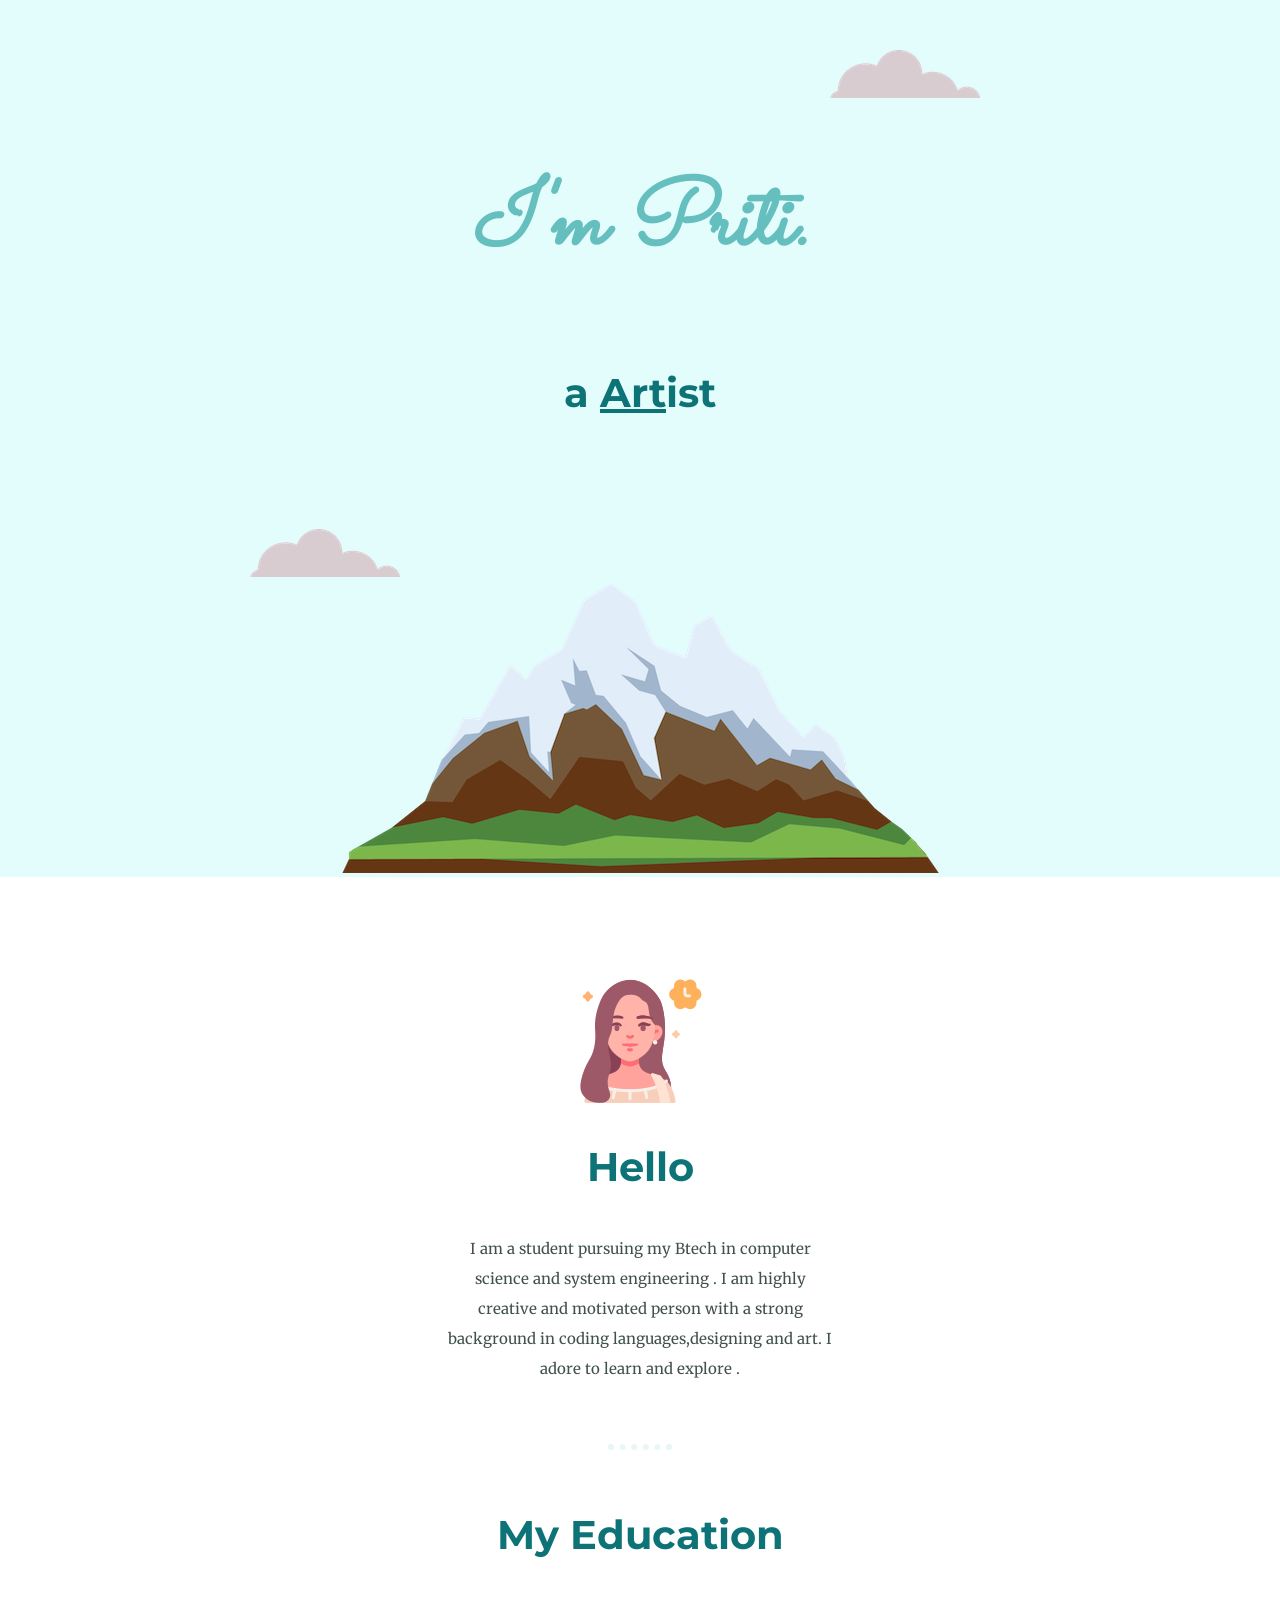
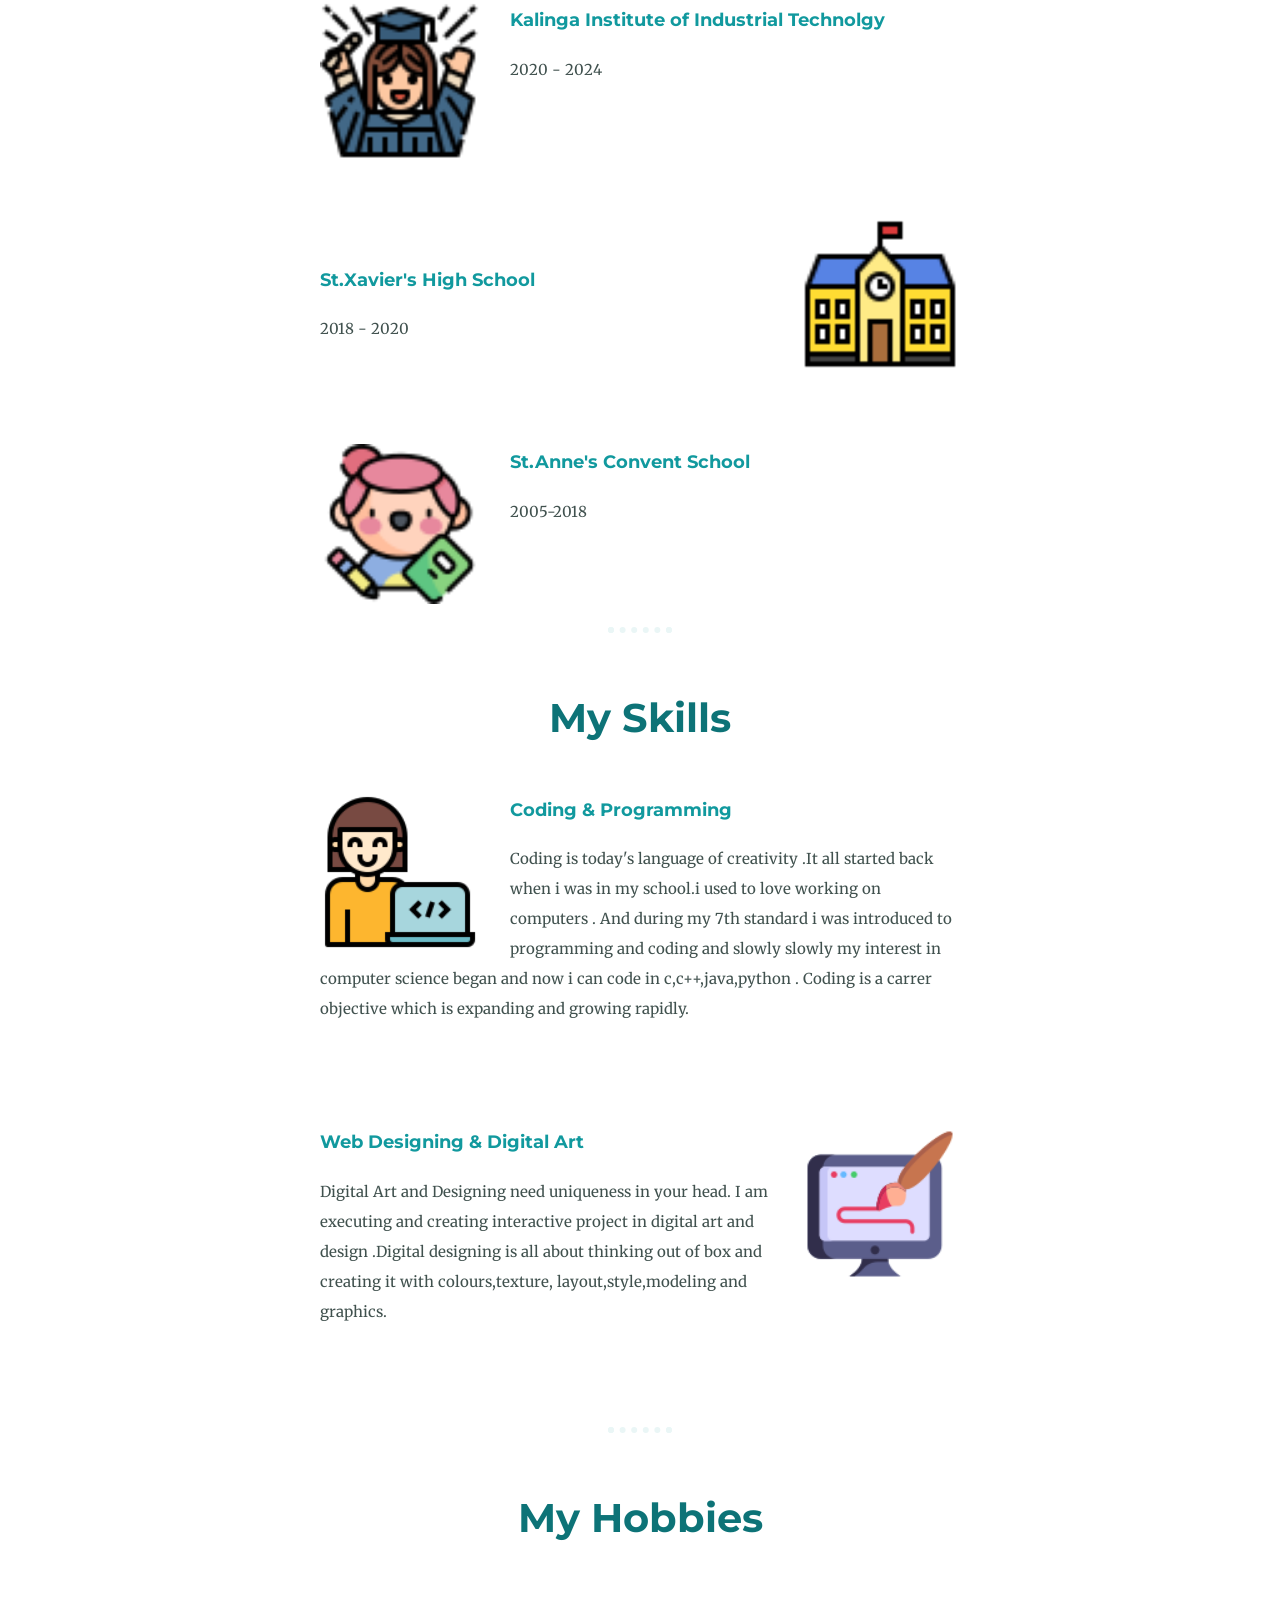
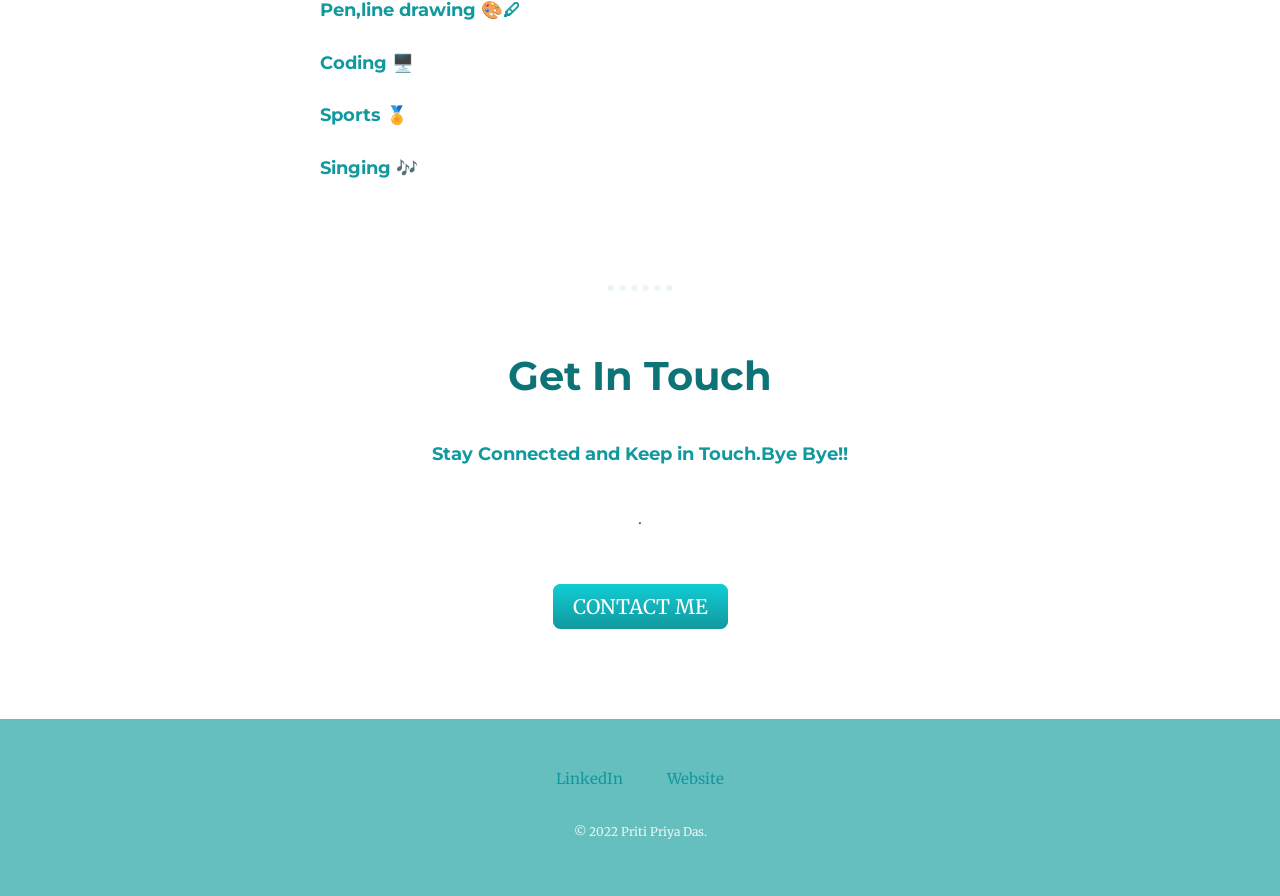
==== index.html @ 9576577d "Add initial pp1 website" ====
<!DOCTYPE html>
<html>

<head>
  <meta charset="utf-8">
  <title>Priti Priya Das</title>
  <link rel="stylesheet" href="css/styles.css">
  <link rel="icon" href="favicon.ico">
  <link rel="preconnect" href="https://fonts.googleapis.com">
  <link rel="preconnect" href="https://fonts.gstatic.com" crossorigin>
  <link href="https://fonts.googleapis.com/css2?family=Merriweather:wght@300&family=Montserrat:wght@100&family=Sacramento&display=swap" rel="stylesheet">
</head>

<body>
  <div class="top-container">
    <img class="top-cloud" src="image/cloud.png" alt="cloud-img">
    <h1><em>I'm Priti.</em></h1>
    <h2><p> a <span class="Art"> Art</span>ist</p></h2>
    <img class="bottom-cloud" src="image/cloud.png" alt="cloud-img">
    <img src="image/mountain.png" alt="mountain-img">
  </div>
  <div class="middle-container">
    <div class="profile">
      <img src="image/beauty.png" alt="">
      <h2>Hello</h2>
      <p class="intro">I am a student pursuing my Btech in computer science and system engineering . I am highly creative and motivated person with a strong background in coding languages,designing and art. I adore to learn and explore .
      </p>


    </div>
        <hr>
        <div class="Education">
          <h2>My Education</h2>
          <div class="Education-row">
            <img class="graduate" src="image/graduate.png" alt="graduate">
            <h3>Kalinga Institute of Industrial Technolgy</h3>
            <p class="code-Education-description">2020 - 2024</p>
          </div>

          &#160;
          <div class="Education-row">
          &#160;
            <img class="school" src="image/school.png" alt="school">
            <h3>St.Xavier's High School </h3>
            <p class="playing-Education-description">2018 - 2020</p>
          </div>


            <div class="Education-row">
              <img class="student" src="image/student.png" alt="student">
              <h3>St.Anne's Convent School </h3>
              <p class="code-Education-description">2005-2018</p>
        </div>
    </div>
    <hr>
    <div class="skills">
      <h2>My Skills</h2>
      <div class="skill-row">
        <img class="developer" src="image/developer.png" alt="developer">
        <h3>Coding & Programming </h3>
        <p class="code-skill-description">Coding is today's language of creativity .It all started back when i was in my school.i used to love working on computers . And during my 7th standard i was introduced to programming and coding and slowly
          slowly my interest in computer science began and now i can code in c,c++,java,python . Coding is a carrer objective which is expanding and growing rapidly.</p>
      </div>
      <div class="skill-row">
        <img class="digital-art" src="image/digital-art.png" alt="digital-art">
        <h3>Web Designing & Digital Art </h3>
        <p class="playing-skill-description">Digital Art and Designing need uniqueness in your head. I am executing and creating interactive project in digital art and design .Digital designing is all about thinking out of box and creating it
          with colours,texture, layout,style,modeling and graphics.</p>
      </div>

      <hr>
      <div class="Hobbies">
        <h2> My Hobbies</h2>
        <div class="Hobbies-row">
          <h3>Pen,line drawing 🎨🖊</h3>
          <h3>Coding 🖥️</h3>
          <h3>Sports 🏅</h3>
          <h3>Singing 🎶</h3>
        </div>
      </div>

    </div>

    <hr>
    <div class="contact-me">
      <h2>Get In Touch</h2>
      <h3>Stay Connected and Keep in Touch.Bye Bye!!</h3>
      <p class="contact-message">.</p>
      <a class="btn" href="mailto:pritipriyadas2001@email.com">CONTACT ME</a>
    </div>
  </div>

  <div class="bottom-container">
    <a class="footer-link" href="https://www.linkedin.com/in/priti-priya-das-82975a201">LinkedIn</a>
    <a class="footer-link" href="https://pritidas05.github.io/cv/">Website</a>
    <p class="copyright">© 2022 Priti Priya Das.</p>
  </div>
---- css/styles.css ----
body {
  color: #40514E;
  margin: 0;
  text-align: center;
  font-family: 'Merriweather',serif;
  font-size: 15px;
}
h1 {
  color: #66BFBF;
  font-size:5.625rem;
  margin-top: 50px auto 0 auto;
  font-weight: bold;
  font-family: 'Sacramento',cursive;

}
h2
{
  color: #0D7377;
  font-family: 'Montserrat',sans-serif;
  font-size: 2.5rem;
  font-weight: bold;
  padding-bottom: 10px;
}
h3
{
  color: #11999E;
  font-weight: bold;
  font-family: 'Montserrat',sans-serif;

}
p{
  line-height: 2;
}

hr{
  border: dotted #EAF6F6 6px;
  border-bottom: none;
  width: 4%;
  margin: 60px auto;
}
a{
  color: #11999E;
    font-family: 'Merriweather',serif;
    margin: 10px 20px;
    text-decoration: none;

}
a:hover {
  color: #EAF6F6;
}
.top-container {
  background-color: #E3FDFD;
  position: relative;
  padding-top: 100px;
}

.middle-container {
  margin: 100px 0;
}

.bottom-container {
background-color: #66BFBF;
padding: 50px 0 20px;
}

.skill-row
{
  width: 50%;
  margin: 40px auto 100px auto;/*80px auto 100px auto*/
  text-align: left;
  line-height: 2;
}
.Education-row{
  width: 50%;
  margin: 10px auto 100px auto; /*80px auto 100px auto*/
  text-align: left;
  line-height: 2;
}
.Hobbies-row{
  width: 50%;
  margin: 40px auto 100px auto;/*80px auto 100px auto*/
  text-align: left;
  line-height: 2;
}


.Art {
  text-decoration: underline;
}

.intro
{
  width: 30%;
  margin: auto;
}

.contact-message
{

  width: 40%;
  margin: 40px auto 60px;
}

.top-cloud {
  position: absolute;
  right: 300px;
  top: 50px;
}

.bottom-cloud {
  position: absolute;
  left: 250px;
  bottom: 300px;
}

.developer{
  width: 25%;
  float: left;
  margin-right:30px;
}

.digital-art{
  width: 25%;
  float: right;
  margin-left: 30px;
}
.graduate
{
  width: 25%;
  float: left;
  margin-right: 30px;
}
.school{
  width: 25%;
  float: right;
  margin-left: 30px ;
}
.student{
  width: 25%;
  float: left;
  margin-right:30px ;
}


/*.code-skill-description
{
  clear: left;
}
.playing-skill-description{
  clear: right;
}*/
.btn {
  background: #11cdd4;
  background-image: -webkit-linear-gradient(top, #11cdd4, #11999e);
  background-image: -moz-linear-gradient(top, #11cdd4, #11999e);
  background-image: -ms-linear-gradient(top, #11cdd4, #11999e);
  background-image: -o-linear-gradient(top, #11cdd4, #11999e);
  background-image: linear-gradient(to bottom, #11cdd4, #11999e);
  -webkit-border-radius: 8;
  -moz-border-radius: 8;
  border-radius: 8px;
    font-family: 'Merriweather',serif;
  color: #ffffff;
  font-size: 20px;
  padding: 10px 20px 10px 20px;
  text-decoration: none;
}

.btn:hover {
  background: #30e3cb;
  background-image: -webkit-linear-gradient(top, #30e3cb, #2bc4ad);
  background-image: -moz-linear-gradient(top, #30e3cb, #2bc4ad);
  background-image: -ms-linear-gradient(top, #30e3cb, #2bc4ad);
  background-image: -o-linear-gradient(top, #30e3cb, #2bc4ad);
  background-image: linear-gradient(to bottom, #30e3cb, #2bc4ad);
  text-decoration: none;
}
.copyright {
  font-size: 0.75rem;
  color: #EAF6F6;
  padding: 20px 0;
}
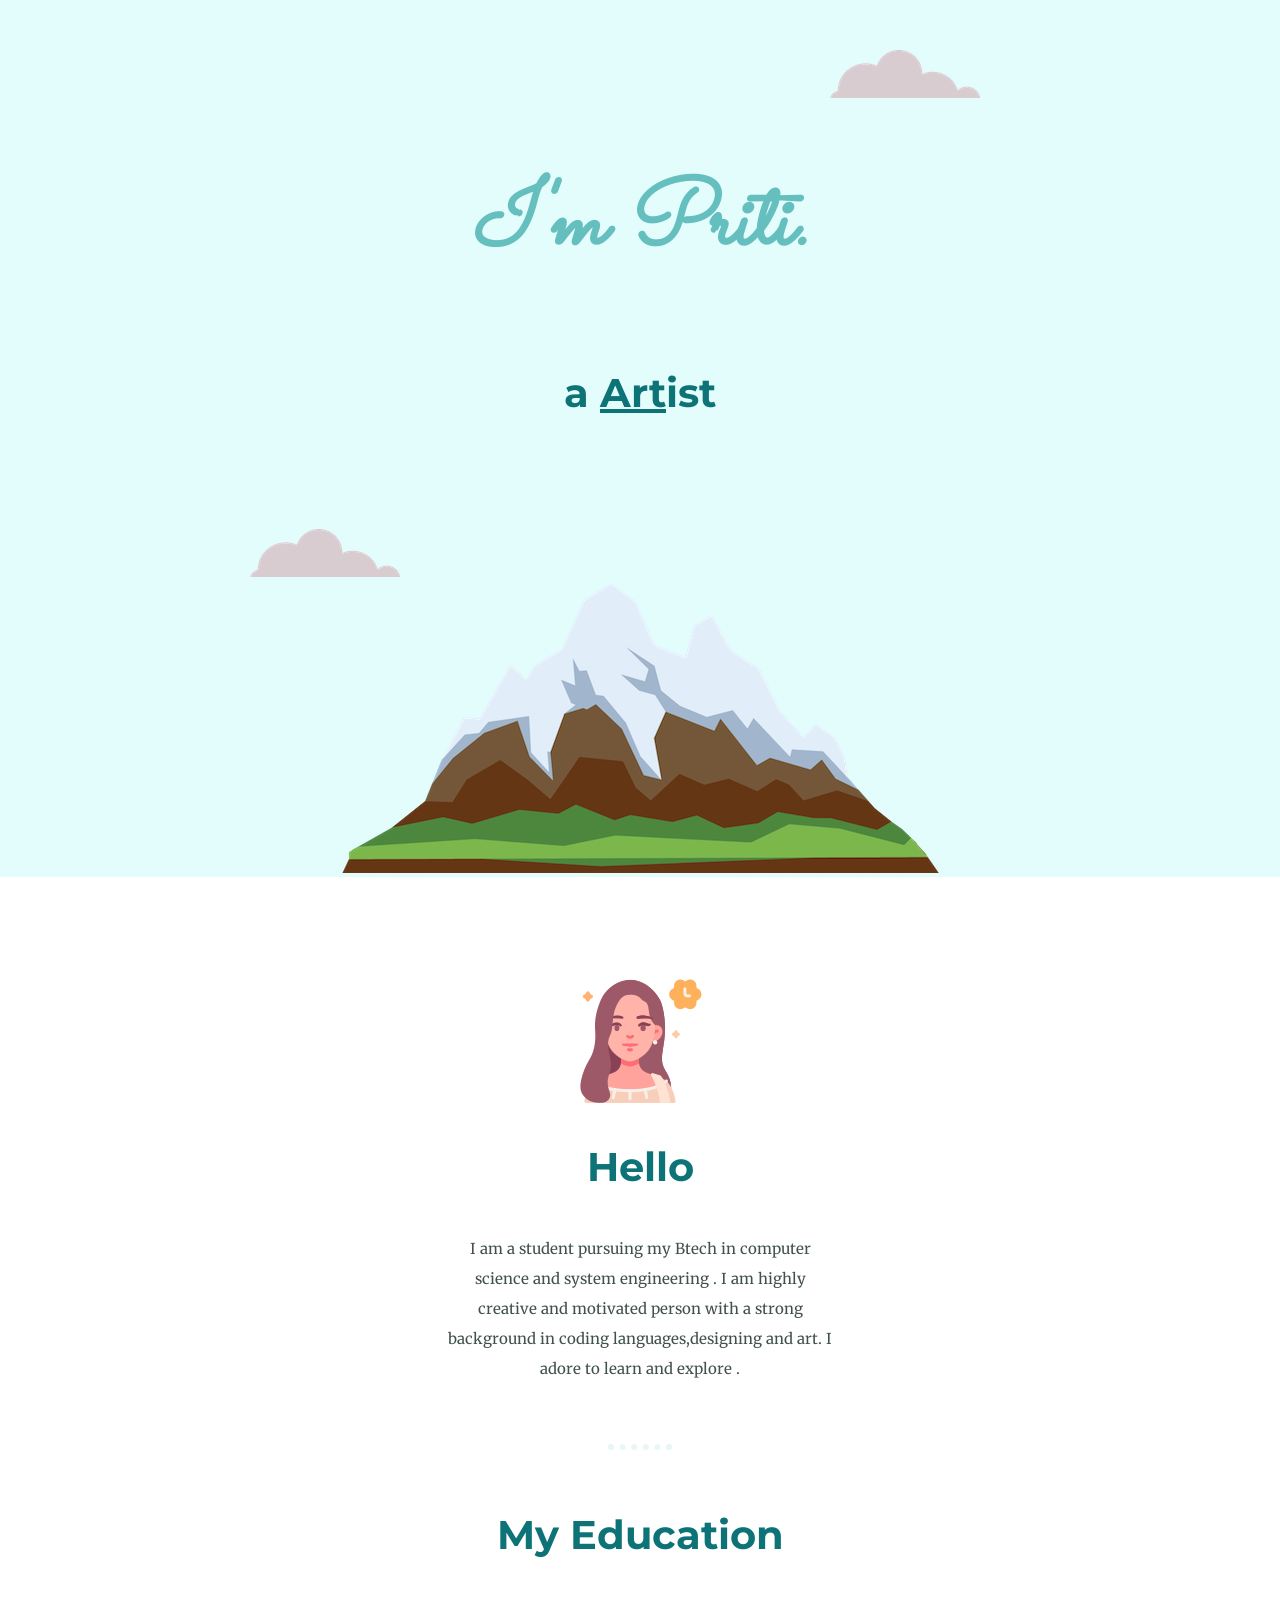
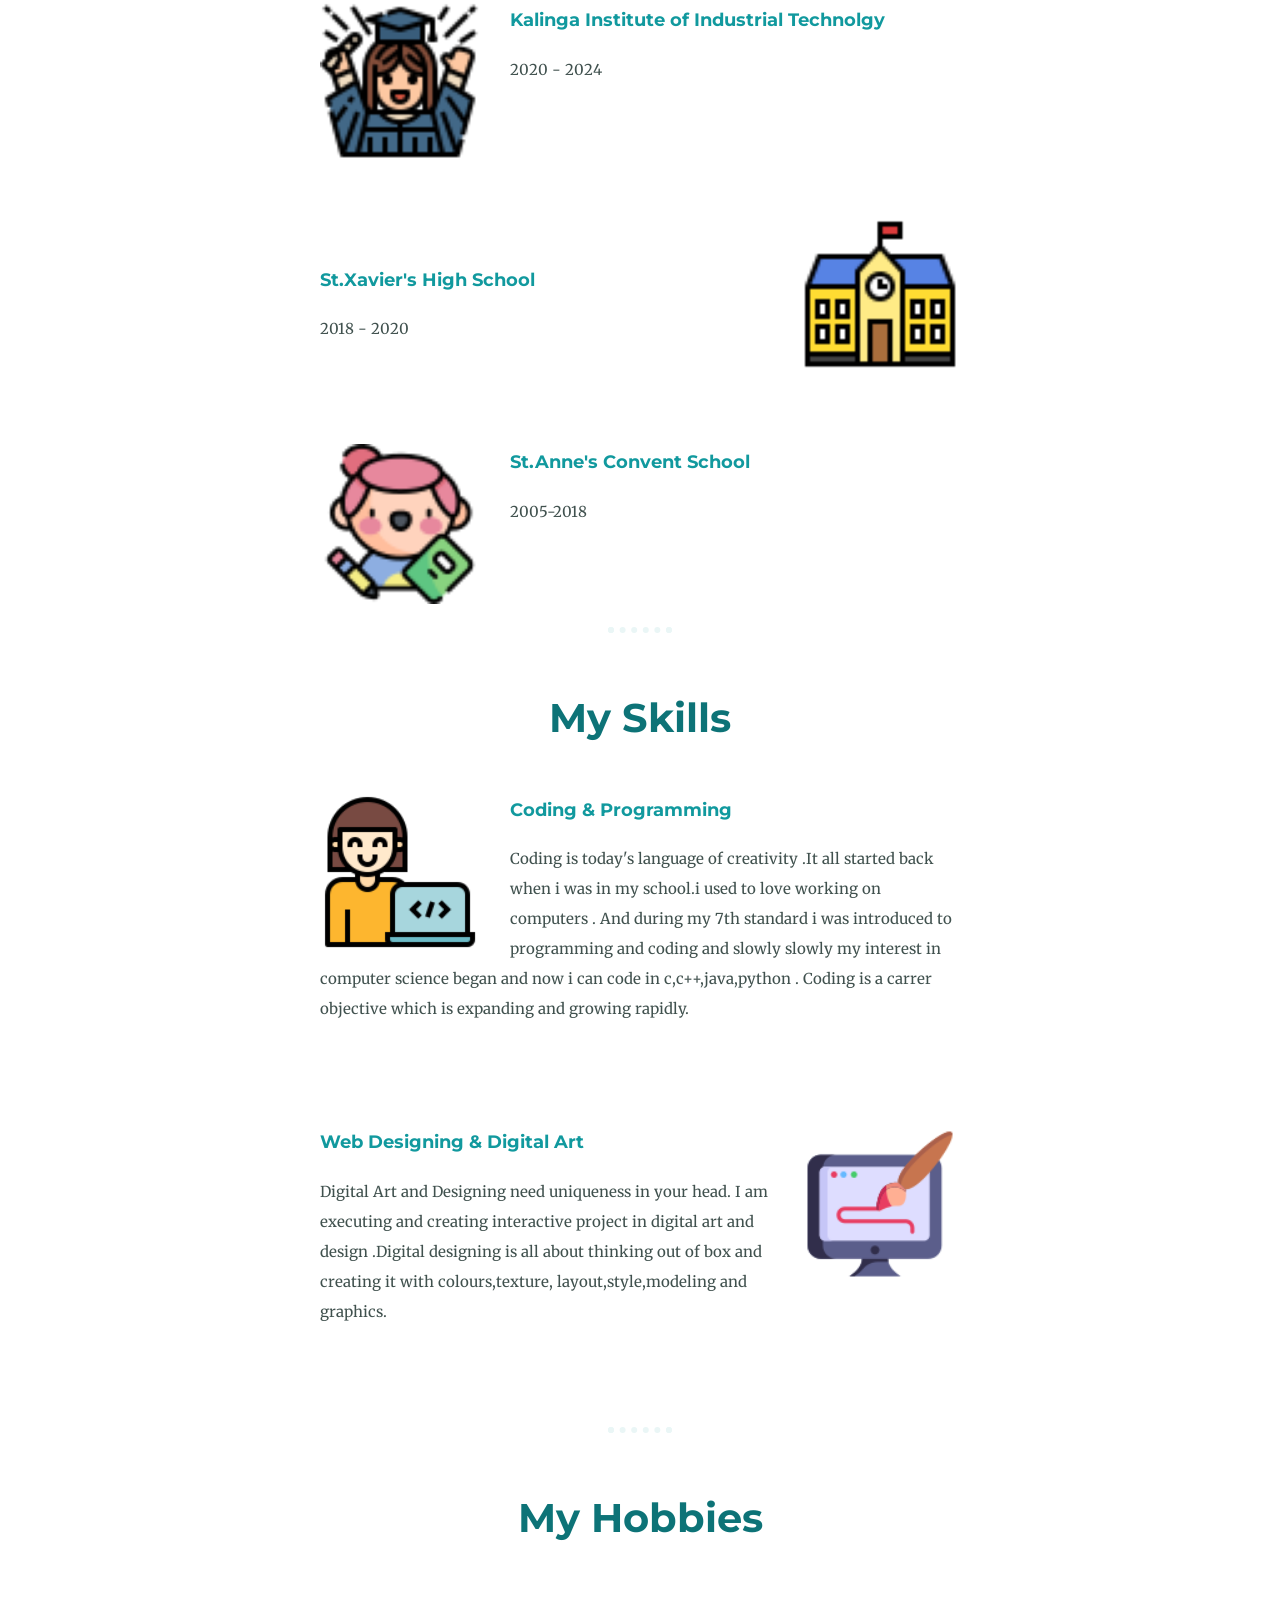
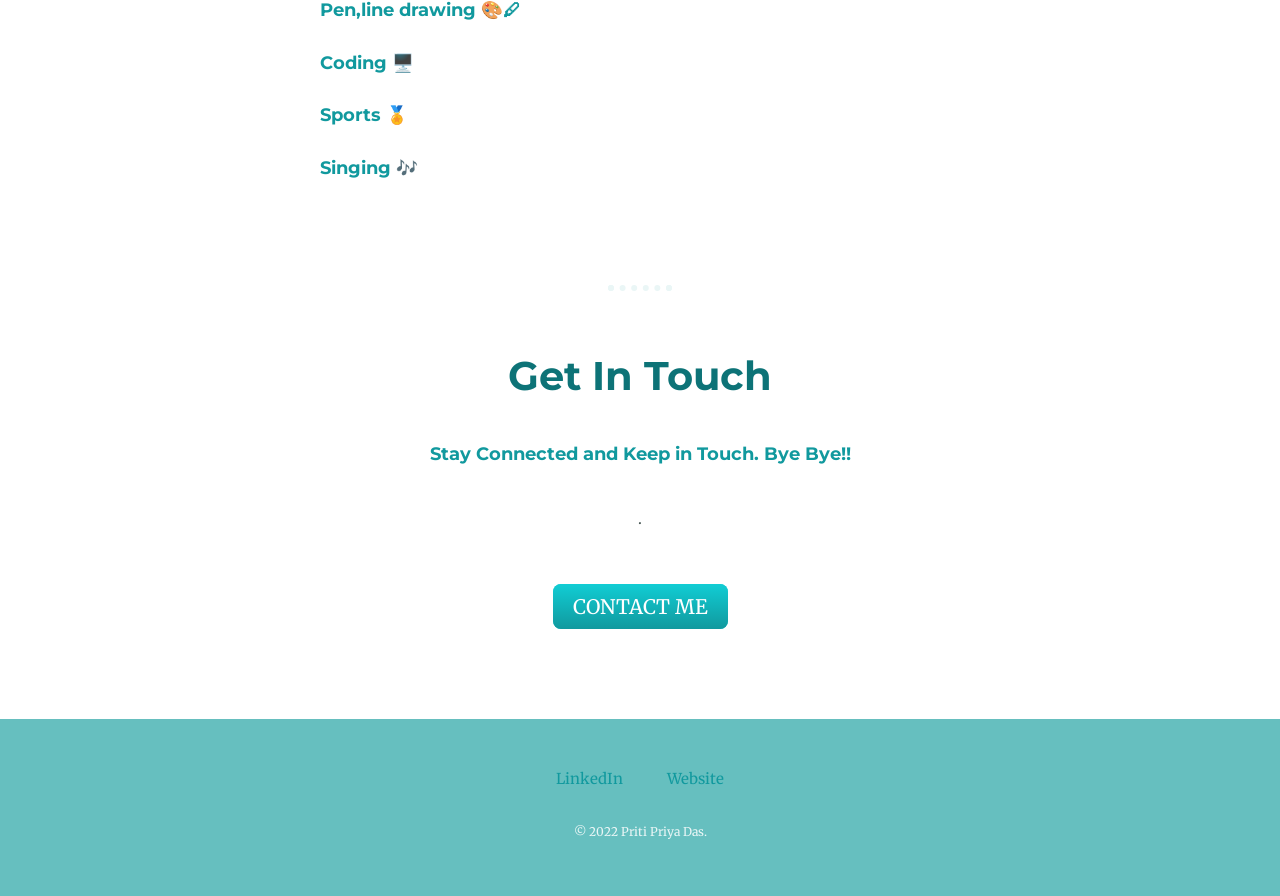
==== commit 8a28615b: "Update index.html" ====
--- a/index.html
+++ b/index.html
@@ -84,7 +84,7 @@
     <hr>
     <div class="contact-me">
       <h2>Get In Touch</h2>
-      <h3>Stay Connected and Keep in Touch.Bye Bye!!</h3>
+      <h3>Stay Connected and Keep in Touch.  Bye Bye!!</h3>
       <p class="contact-message">.</p>
       <a class="btn" href="mailto:pritipriyadas2001@email.com">CONTACT ME</a>
     </div>
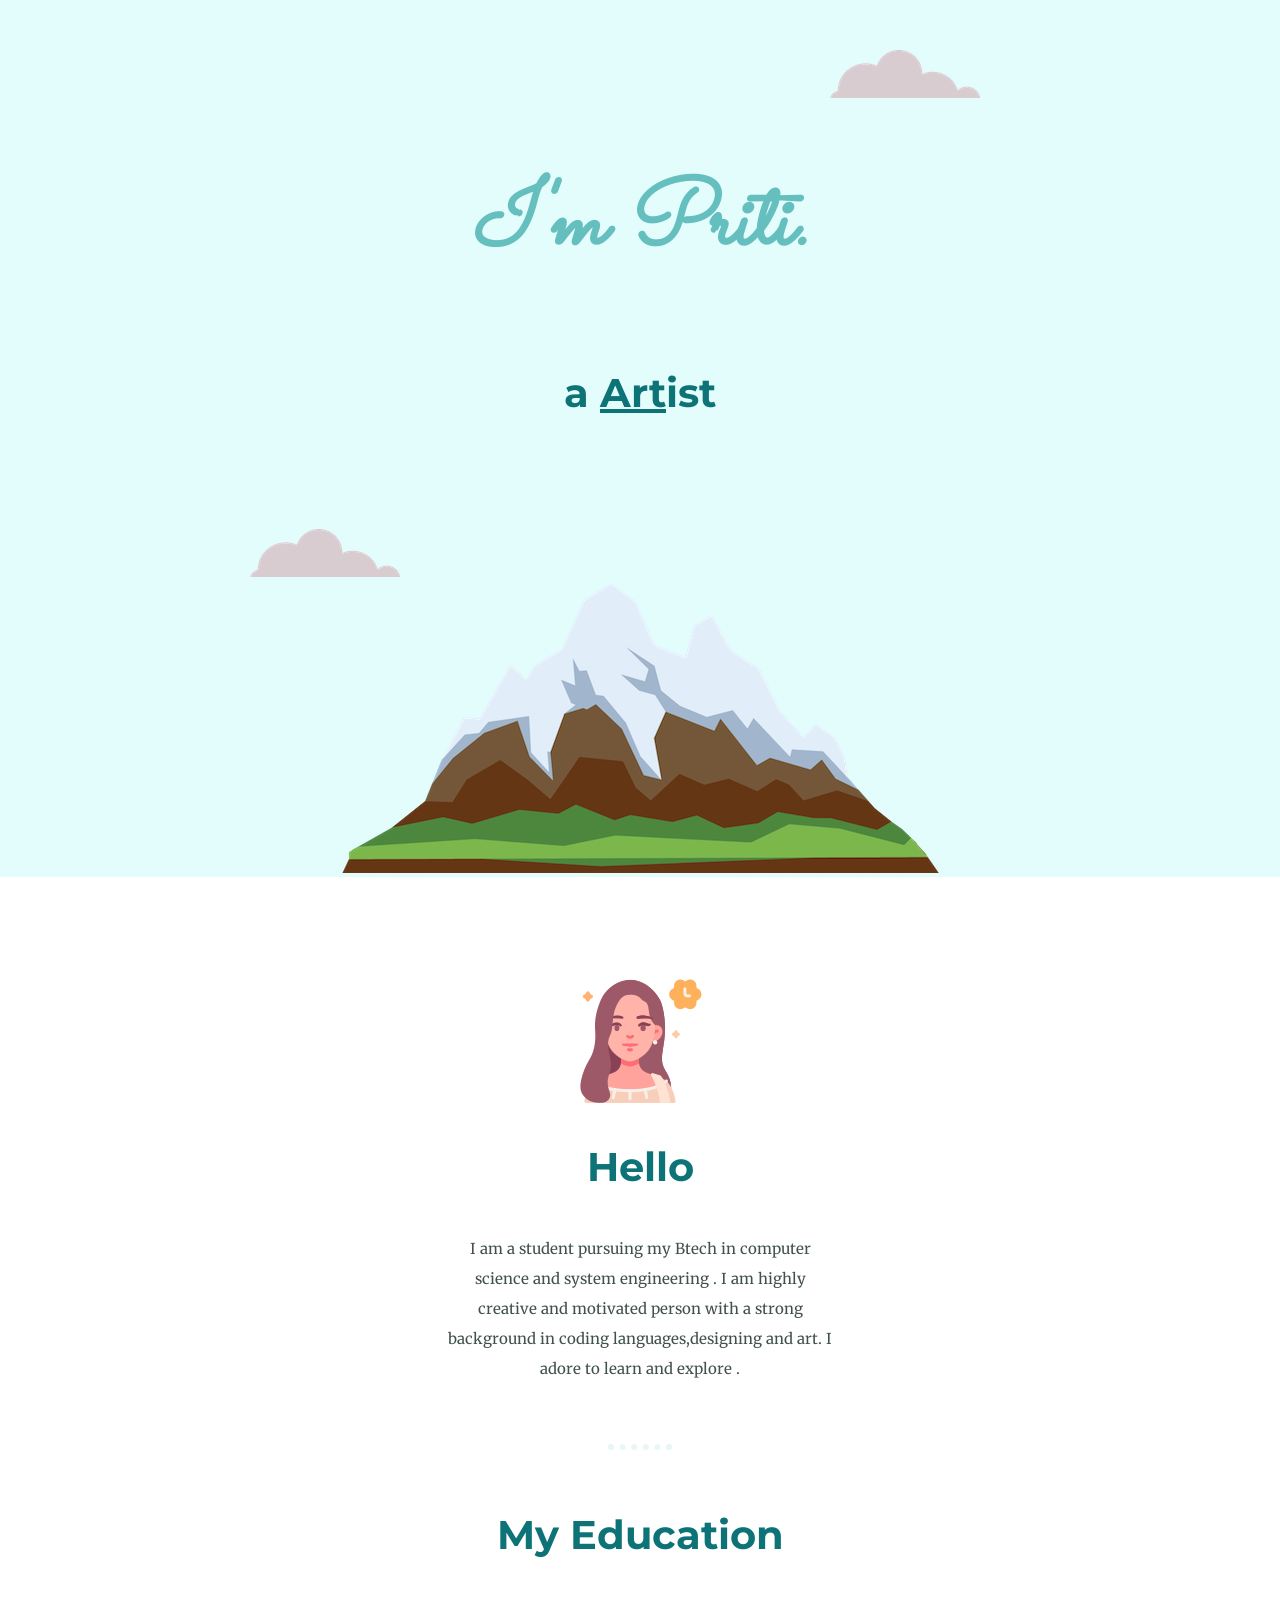
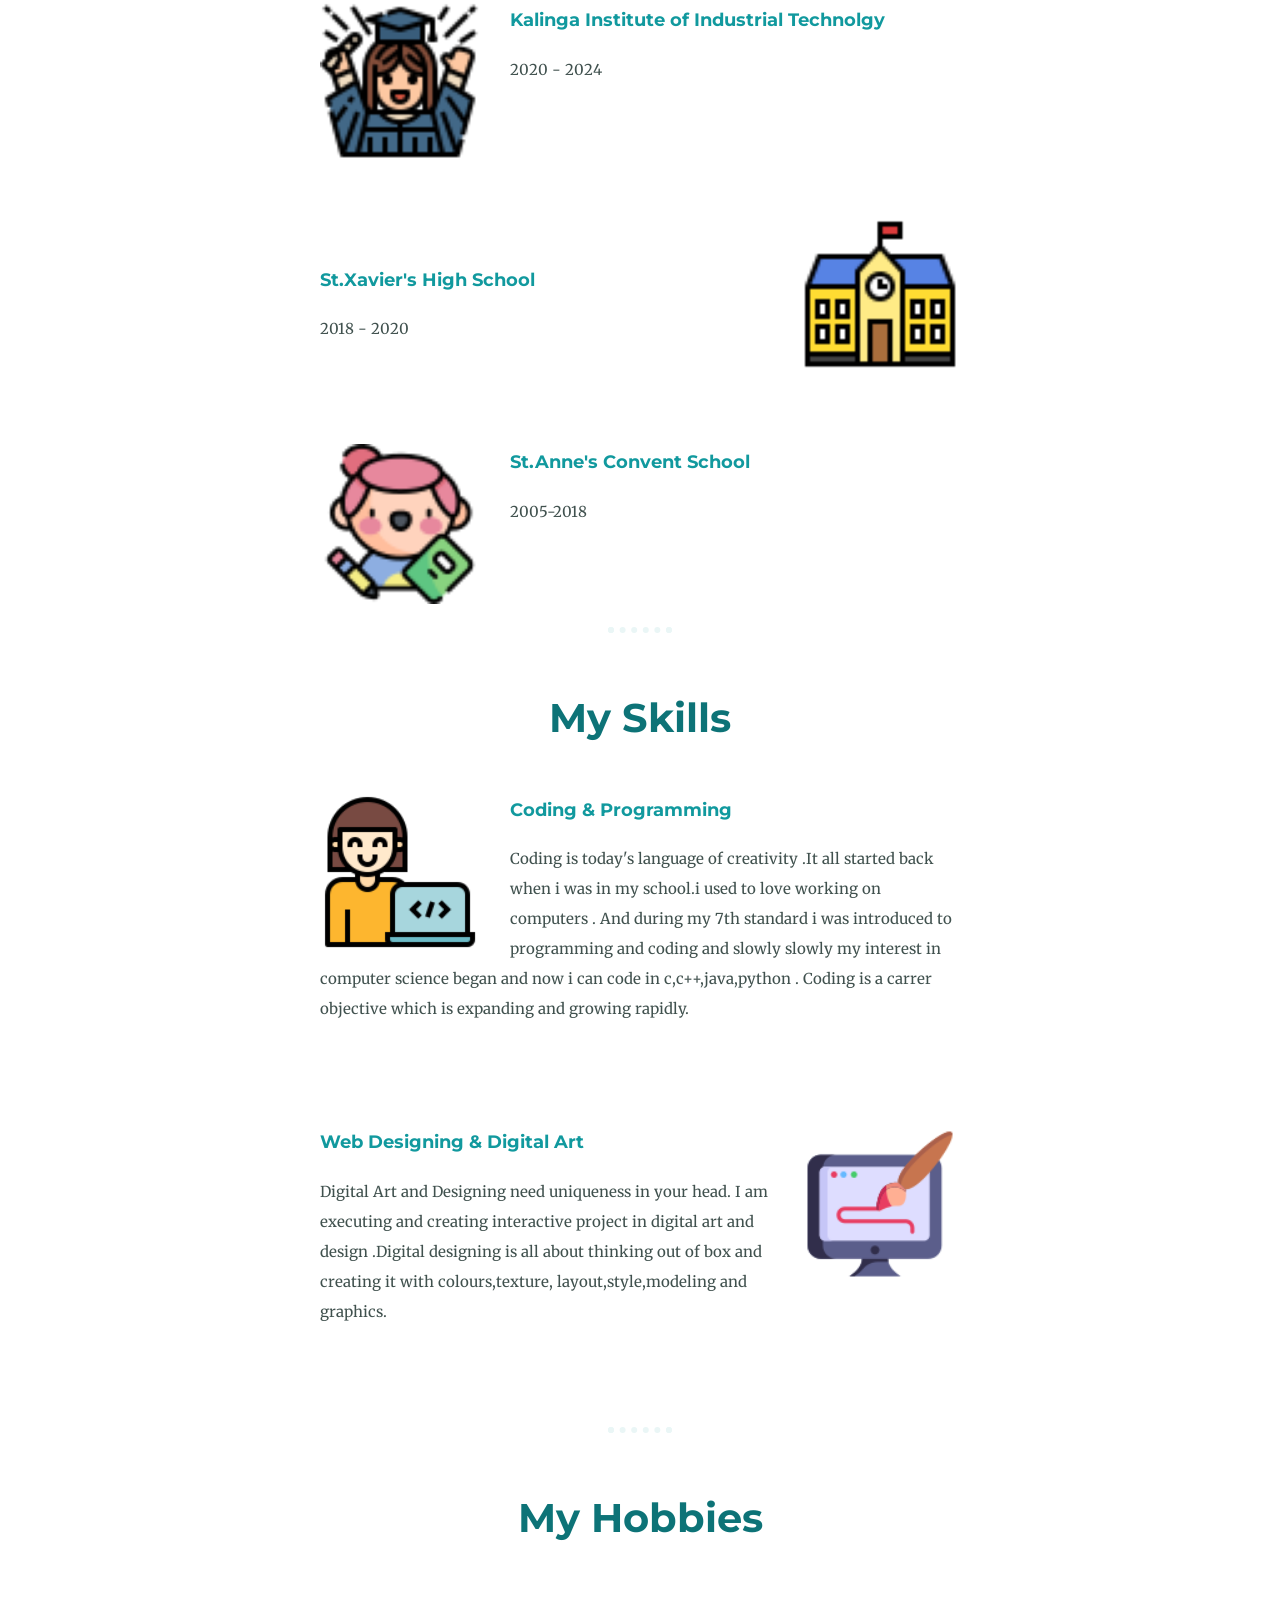
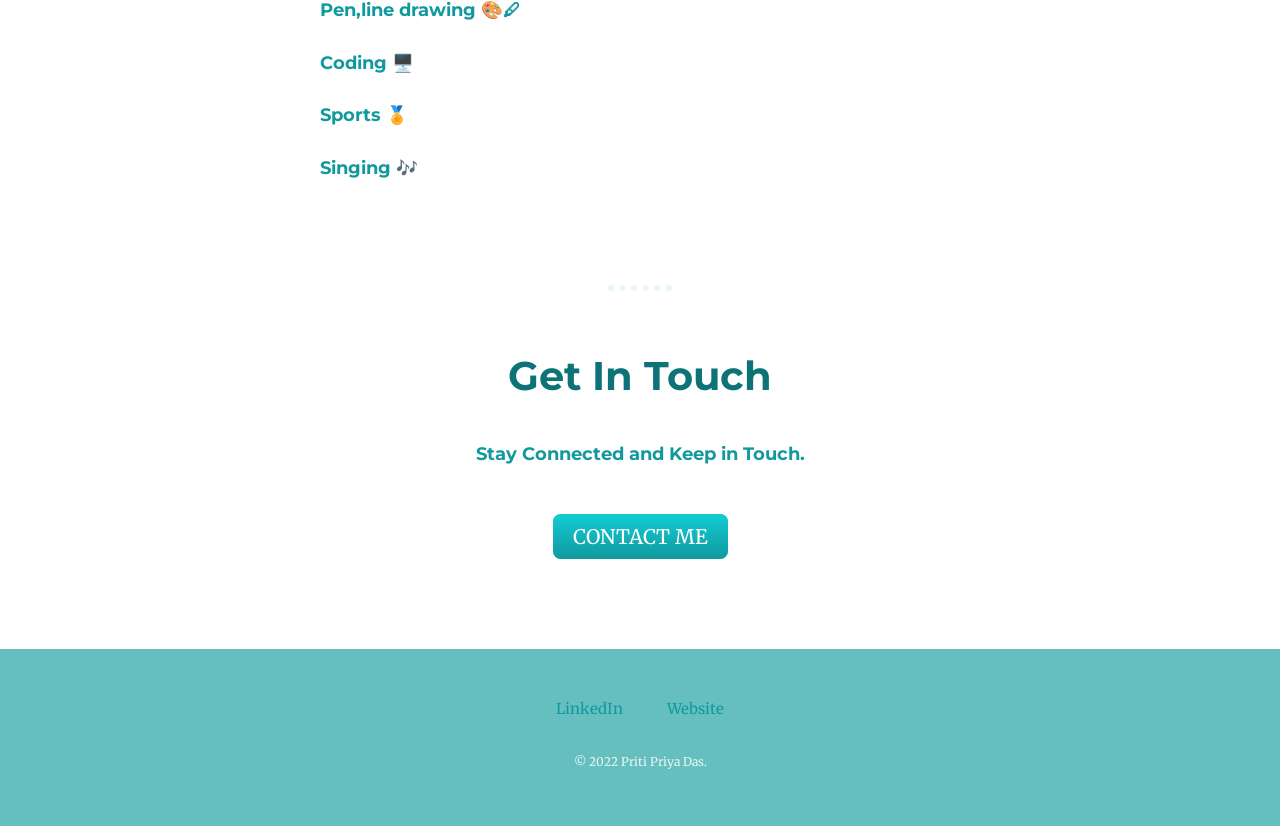
==== commit eafeaf09: "Update index.html" ====
--- a/index.html
+++ b/index.html
@@ -84,8 +84,8 @@
     <hr>
     <div class="contact-me">
       <h2>Get In Touch</h2>
-      <h3>Stay Connected and Keep in Touch.  Bye Bye!!</h3>
-      <p class="contact-message">.</p>
+      <h3>Stay Connected and Keep in Touch.</h3>
+      <p class="contact-message"></p>
       <a class="btn" href="mailto:pritipriyadas2001@email.com">CONTACT ME</a>
     </div>
   </div>
